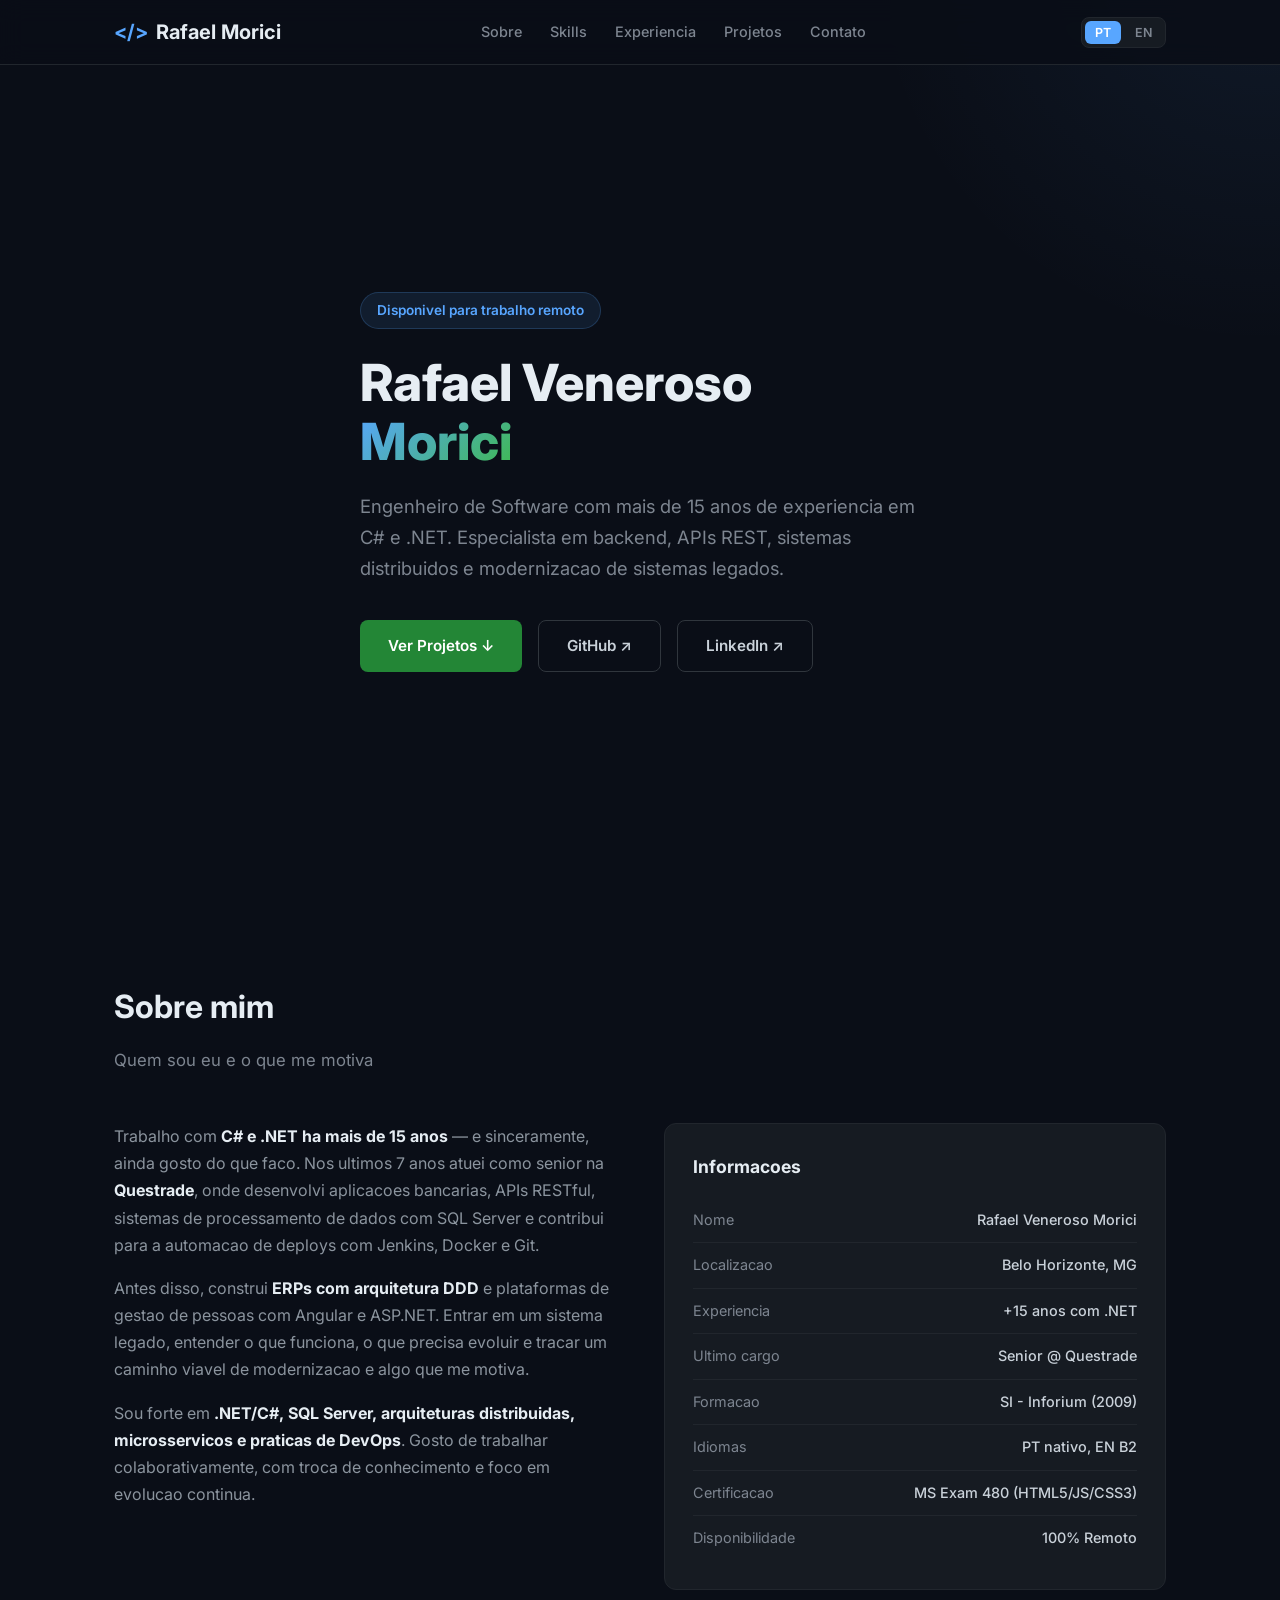
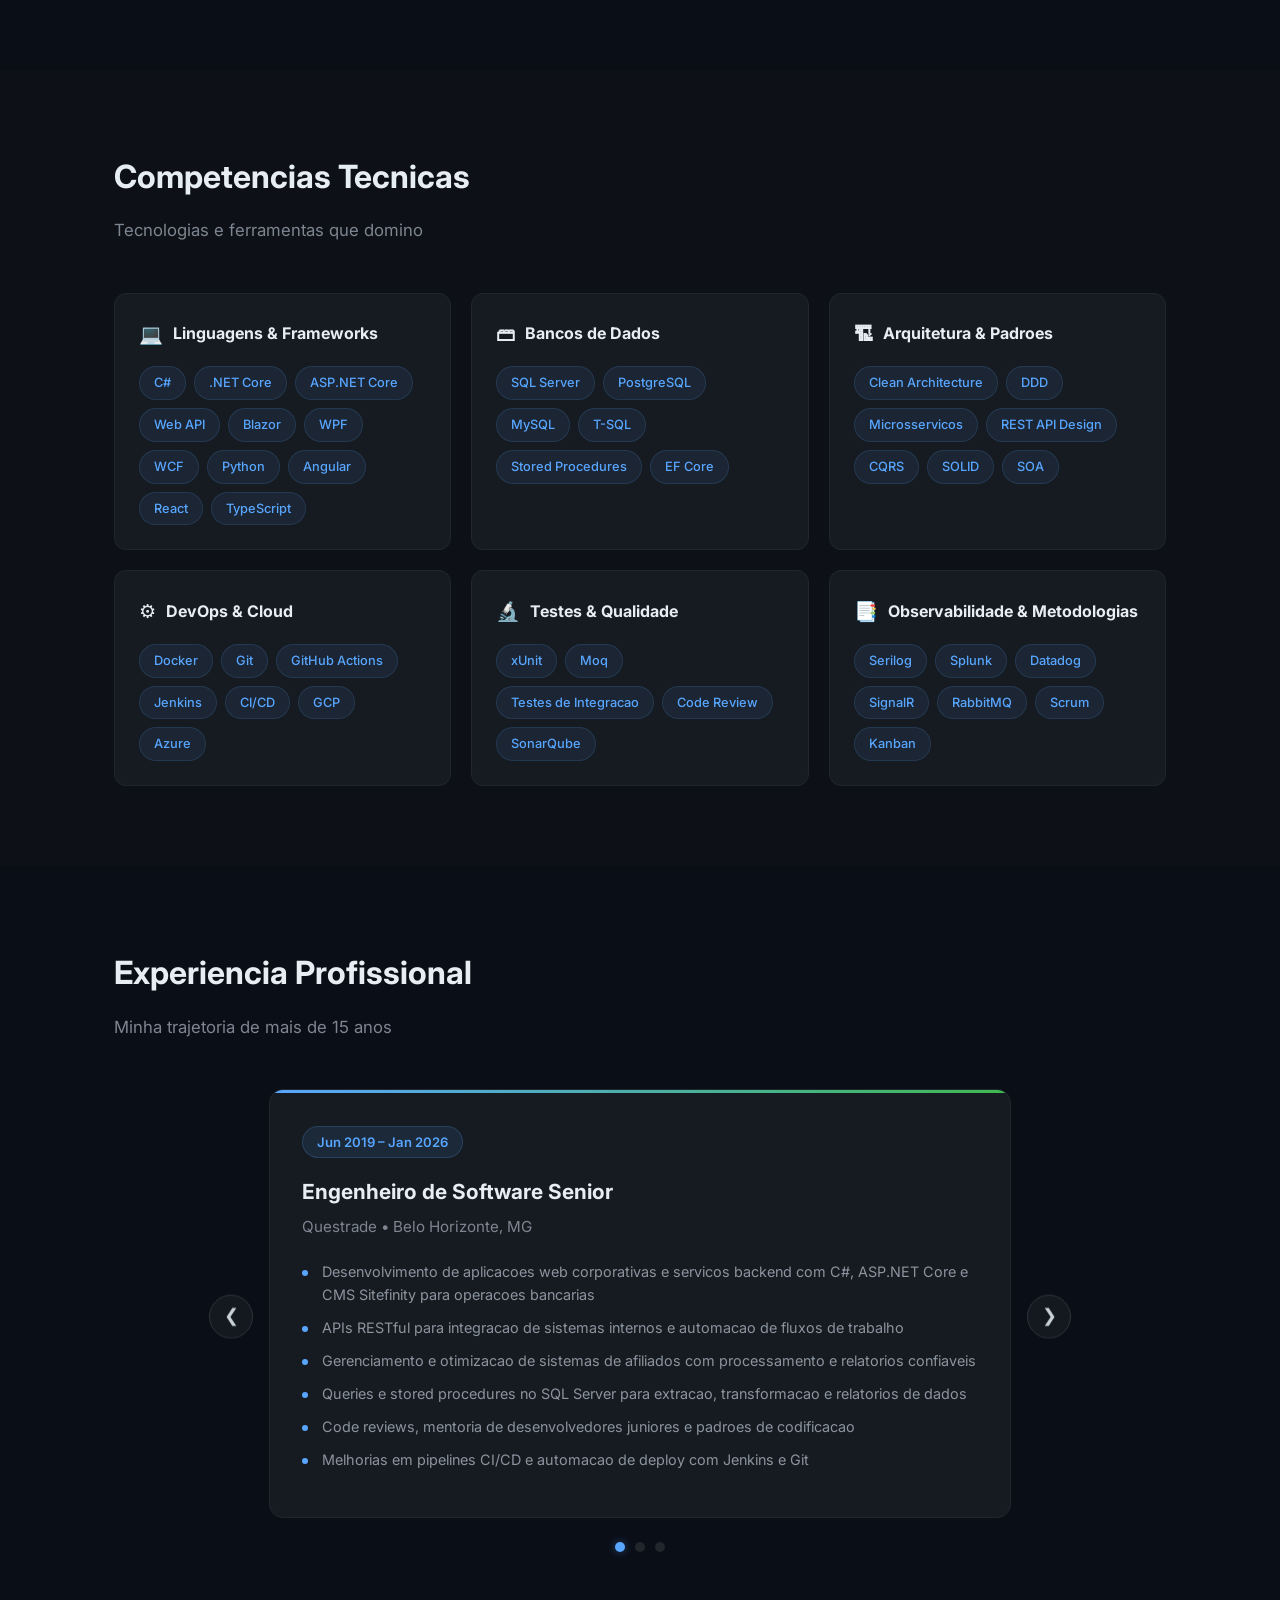
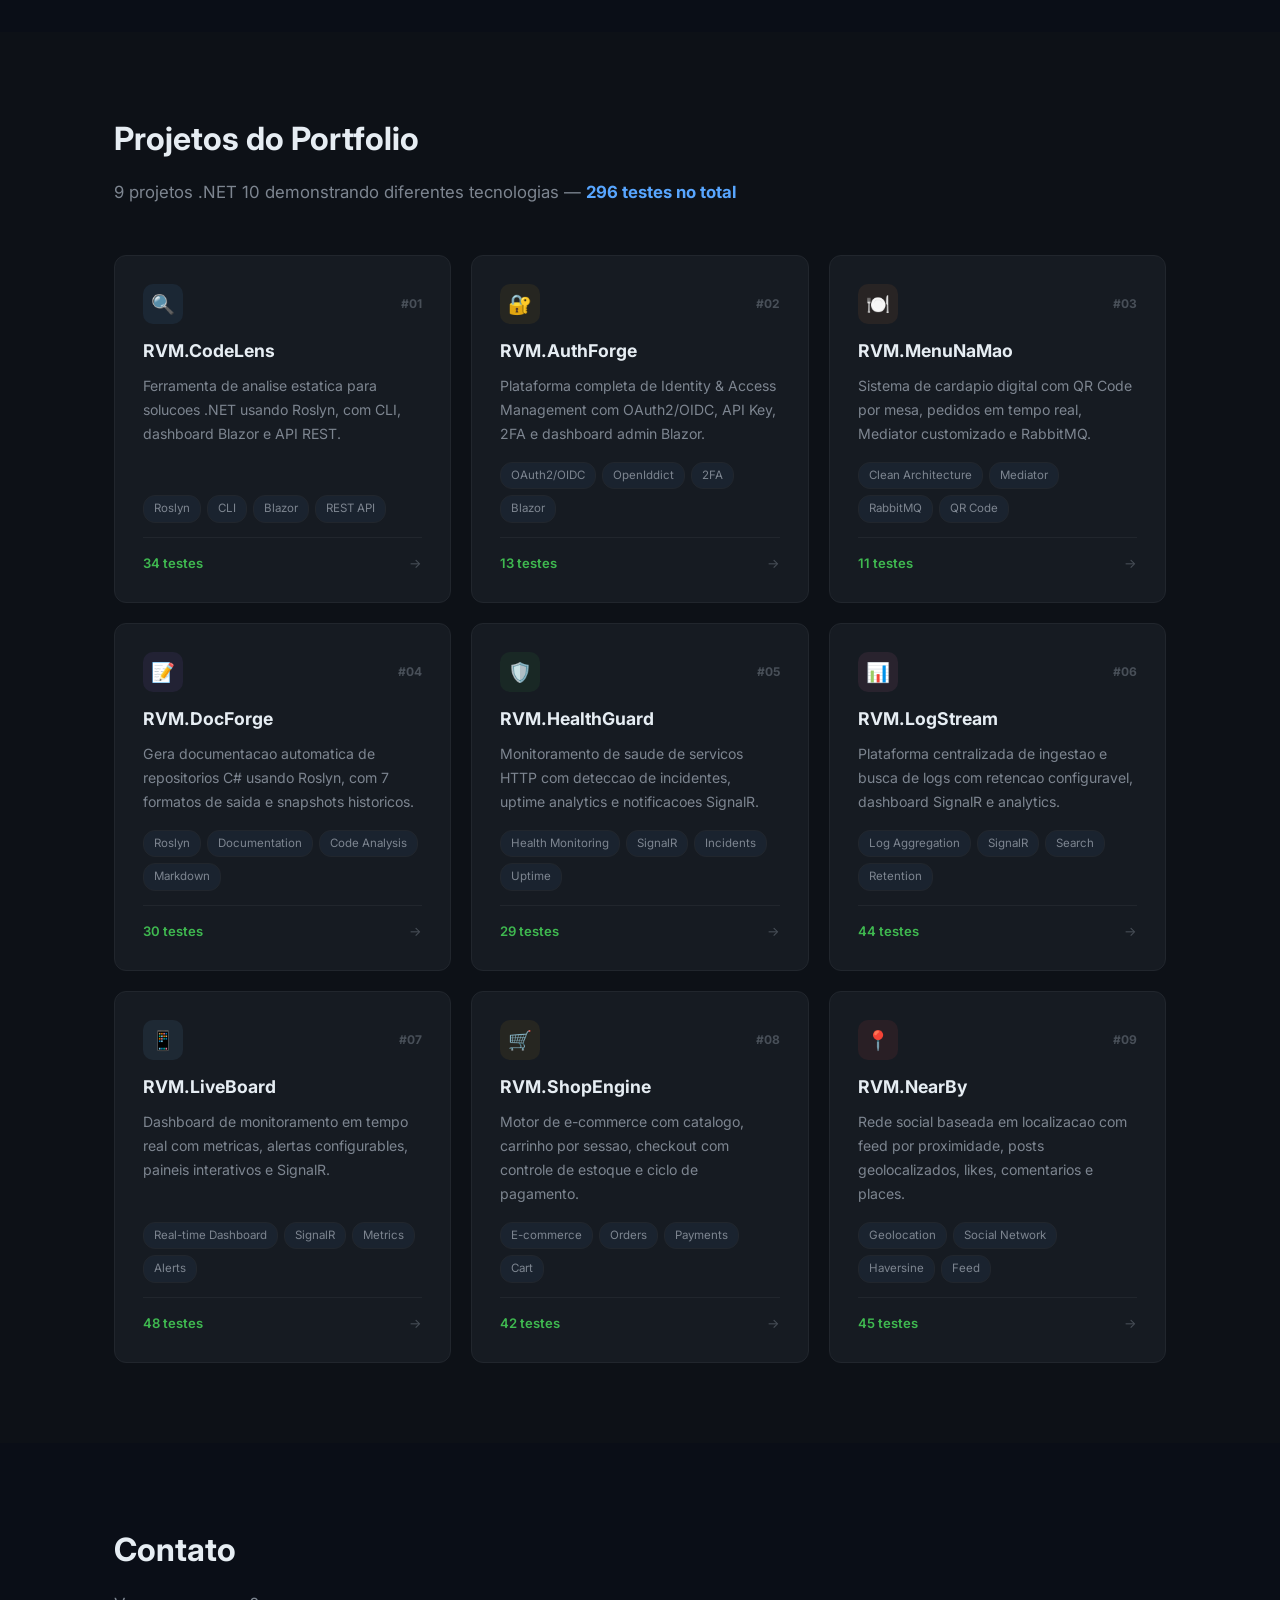
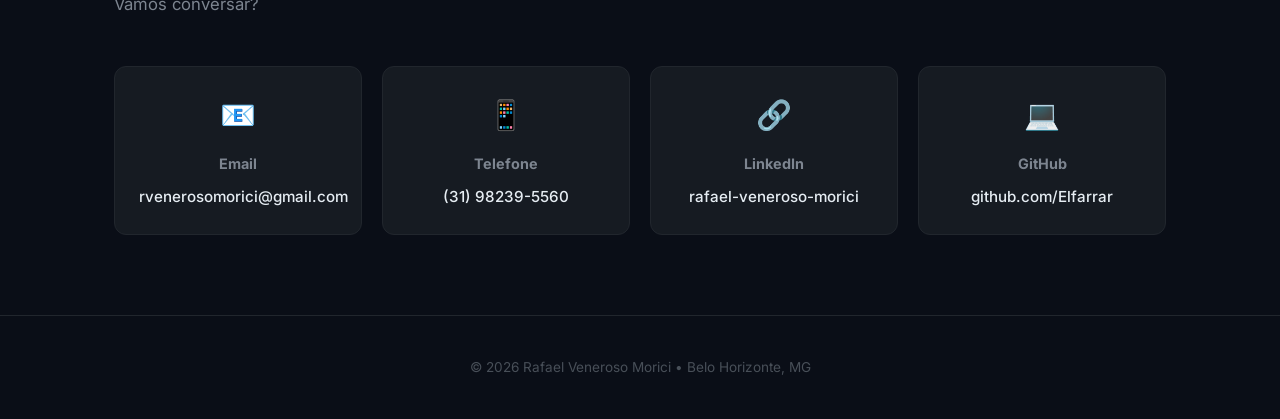
==== index.html @ 220ac89f "feat: portfolio site with bilingual support (PT-BR / EN) Static portfolio site showcasing 9 .NET 10 " ====
<!DOCTYPE html>
<html lang="pt-BR">
<head>
  <meta charset="UTF-8">
  <meta name="viewport" content="width=device-width, initial-scale=1.0">
  <title>Rafael Veneroso Morici | Engenheiro de Software</title>
  <meta name="description" content="Portfolio de Rafael Veneroso Morici - Engenheiro de Software Senior especialista em .NET & C#">
  <link rel="preconnect" href="https://fonts.googleapis.com">
  <link href="https://fonts.googleapis.com/css2?family=Inter:wght@400;500;600;700;800&display=swap" rel="stylesheet">
  <link rel="stylesheet" href="css/style.css">
</head>
<body>

  <!-- Navbar -->
  <nav class="navbar">
    <div class="container">
      <a href="#" class="navbar-brand"><span>&lt;/&gt;</span> Rafael Morici</a>
      <div class="navbar-links">
        <a href="#about" data-i18n="nav.about">Sobre</a>
        <a href="#skills" data-i18n="nav.skills">Skills</a>
        <a href="#experience" data-i18n="nav.experience">Experiencia</a>
        <a href="#projects" data-i18n="nav.projects">Projetos</a>
        <a href="#contact" data-i18n="nav.contact">Contato</a>
      </div>
      <div class="lang-switch">
        <button class="lang-btn" data-lang="pt">PT</button>
        <button class="lang-btn" data-lang="en">EN</button>
      </div>
      <button class="hamburger" aria-label="Menu">&#9776;</button>
    </div>
  </nav>

  <!-- Hero -->
  <section class="hero">
    <div class="container">
      <div class="hero-content">
        <span class="hero-label" data-i18n="hero.label">Disponivel para trabalho remoto</span>
        <h1>Rafael Veneroso<br><span class="gradient-text">Morici</span></h1>
        <p data-i18n="hero.desc">Engenheiro de Software com mais de 15 anos de experiencia em C# e .NET. Especialista em backend, APIs REST, sistemas distribuidos e modernizacao de sistemas legados.</p>
        <div class="hero-buttons">
          <a href="#projects" class="btn btn-primary" data-i18n="hero.btn.projects">Ver Projetos &darr;</a>
          <a href="https://github.com/Elfarrar" target="_blank" class="btn btn-outline">GitHub &nearr;</a>
          <a href="https://linkedin.com/in/rafael-veneroso-morici" target="_blank" class="btn btn-outline">LinkedIn &nearr;</a>
        </div>
      </div>
    </div>
  </section>

  <!-- About -->
  <section id="about" class="section">
    <div class="container">
      <h2 class="section-title" data-i18n="about.title">Sobre mim</h2>
      <p class="section-subtitle" data-i18n="about.subtitle">Quem sou eu e o que me motiva</p>
      <div class="about-grid">
        <div class="about-text">
          <p data-i18n-html="about.p1">Trabalho com <strong>C# e .NET ha mais de 15 anos</strong> &mdash; e sinceramente, ainda gosto do que faco. Nos ultimos 7 anos atuei como senior na <strong>Questrade</strong>, onde desenvolvi aplicacoes bancarias, APIs RESTful, sistemas de processamento de dados com SQL Server e contribui para a automacao de deploys com Jenkins, Docker e Git.</p>
          <p data-i18n-html="about.p2">Antes disso, construi <strong>ERPs com arquitetura DDD</strong> e plataformas de gestao de pessoas com Angular e ASP.NET. Entrar em um sistema legado, entender o que funciona, o que precisa evoluir e tracar um caminho viavel de modernizacao e algo que me motiva.</p>
          <p data-i18n-html="about.p3">Sou forte em <strong>.NET/C#, SQL Server, arquiteturas distribuidas, microsservicos e praticas de DevOps</strong>. Gosto de trabalhar colaborativamente, com troca de conhecimento e foco em evolucao continua.</p>
        </div>
        <div class="info-card">
          <h3 data-i18n="about.info.title">Informacoes</h3>
          <div class="info-item"><span class="label" data-i18n="about.info.name.label">Nome</span><span class="value" data-i18n="about.info.name.value">Rafael Veneroso Morici</span></div>
          <div class="info-item"><span class="label" data-i18n="about.info.location.label">Localizacao</span><span class="value" data-i18n="about.info.location.value">Belo Horizonte, MG</span></div>
          <div class="info-item"><span class="label" data-i18n="about.info.exp.label">Experiencia</span><span class="value" data-i18n="about.info.exp.value">+15 anos com .NET</span></div>
          <div class="info-item"><span class="label" data-i18n="about.info.role.label">Ultimo cargo</span><span class="value" data-i18n="about.info.role.value">Senior @ Questrade</span></div>
          <div class="info-item"><span class="label" data-i18n="about.info.edu.label">Formacao</span><span class="value" data-i18n="about.info.edu.value">SI - Inforium (2009)</span></div>
          <div class="info-item"><span class="label" data-i18n="about.info.lang.label">Idiomas</span><span class="value" data-i18n="about.info.lang.value">PT nativo, EN B2</span></div>
          <div class="info-item"><span class="label" data-i18n="about.info.cert.label">Certificacao</span><span class="value" data-i18n="about.info.cert.value">MS Exam 480 (HTML5/JS/CSS3)</span></div>
          <div class="info-item"><span class="label" data-i18n="about.info.avail.label">Disponibilidade</span><span class="value" data-i18n="about.info.avail.value">100% Remoto</span></div>
        </div>
      </div>
    </div>
  </section>

  <!-- Skills -->
  <section id="skills" class="section" style="background: #0d1117;">
    <div class="container">
      <h2 class="section-title" data-i18n="skills.title">Competencias Tecnicas</h2>
      <p class="section-subtitle" data-i18n="skills.subtitle">Tecnologias e ferramentas que domino</p>
      <div class="skills-grid">
        <div class="skill-category">
          <h3><span class="icon">&#128187;</span> <span data-i18n="skills.cat1">Linguagens & Frameworks</span></h3>
          <div class="skill-tags">
            <span class="skill-tag">C#</span>
            <span class="skill-tag">.NET Core</span>
            <span class="skill-tag">ASP.NET Core</span>
            <span class="skill-tag">Web API</span>
            <span class="skill-tag">Blazor</span>
            <span class="skill-tag">WPF</span>
            <span class="skill-tag">WCF</span>
            <span class="skill-tag">Python</span>
            <span class="skill-tag">Angular</span>
            <span class="skill-tag">React</span>
            <span class="skill-tag">TypeScript</span>
          </div>
        </div>
        <div class="skill-category">
          <h3><span class="icon">&#128451;</span> <span data-i18n="skills.cat2">Bancos de Dados</span></h3>
          <div class="skill-tags">
            <span class="skill-tag">SQL Server</span>
            <span class="skill-tag">PostgreSQL</span>
            <span class="skill-tag">MySQL</span>
            <span class="skill-tag">T-SQL</span>
            <span class="skill-tag">Stored Procedures</span>
            <span class="skill-tag">EF Core</span>
          </div>
        </div>
        <div class="skill-category">
          <h3><span class="icon">&#127959;</span> <span data-i18n="skills.cat3">Arquitetura & Padroes</span></h3>
          <div class="skill-tags">
            <span class="skill-tag">Clean Architecture</span>
            <span class="skill-tag">DDD</span>
            <span class="skill-tag">Microsservicos</span>
            <span class="skill-tag">REST API Design</span>
            <span class="skill-tag">CQRS</span>
            <span class="skill-tag">SOLID</span>
            <span class="skill-tag">SOA</span>
          </div>
        </div>
        <div class="skill-category">
          <h3><span class="icon">&#9881;</span> <span data-i18n="skills.cat4">DevOps & Cloud</span></h3>
          <div class="skill-tags">
            <span class="skill-tag">Docker</span>
            <span class="skill-tag">Git</span>
            <span class="skill-tag">GitHub Actions</span>
            <span class="skill-tag">Jenkins</span>
            <span class="skill-tag">CI/CD</span>
            <span class="skill-tag">GCP</span>
            <span class="skill-tag">Azure</span>
          </div>
        </div>
        <div class="skill-category">
          <h3><span class="icon">&#128300;</span> <span data-i18n="skills.cat5">Testes & Qualidade</span></h3>
          <div class="skill-tags">
            <span class="skill-tag">xUnit</span>
            <span class="skill-tag">Moq</span>
            <span class="skill-tag">Testes de Integracao</span>
            <span class="skill-tag">Code Review</span>
            <span class="skill-tag">SonarQube</span>
          </div>
        </div>
        <div class="skill-category">
          <h3><span class="icon">&#128209;</span> <span data-i18n="skills.cat6">Observabilidade & Metodologias</span></h3>
          <div class="skill-tags">
            <span class="skill-tag">Serilog</span>
            <span class="skill-tag">Splunk</span>
            <span class="skill-tag">Datadog</span>
            <span class="skill-tag">SignalR</span>
            <span class="skill-tag">RabbitMQ</span>
            <span class="skill-tag">Scrum</span>
            <span class="skill-tag">Kanban</span>
          </div>
        </div>
      </div>
    </div>
  </section>

  <!-- Experience -->
  <section id="experience" class="section">
    <div class="container">
      <h2 class="section-title" data-i18n="exp.title">Experiencia Profissional</h2>
      <p class="section-subtitle" data-i18n="exp.subtitle">Minha trajetoria de mais de 15 anos</p>
      <div class="carousel-wrapper">
        <button class="carousel-btn carousel-prev" aria-label="Anterior">&#10094;</button>
        <div class="carousel-viewport">
          <div class="carousel-track">
            <div class="carousel-slide">
              <div class="exp-card">
                <div class="exp-period">Jun 2019 &ndash; Jan 2026</div>
                <h3 class="exp-title" data-i18n="exp.q.title">Engenheiro de Software Senior</h3>
                <div class="exp-company">Questrade &bull; Belo Horizonte, MG</div>
                <ul class="exp-list">
                  <li data-i18n="exp.q.li1">Desenvolvimento de aplicacoes web corporativas e servicos backend com C#, ASP.NET Core e CMS Sitefinity para operacoes bancarias</li>
                  <li data-i18n="exp.q.li2">APIs RESTful para integracao de sistemas internos e automacao de fluxos de trabalho</li>
                  <li data-i18n="exp.q.li3">Gerenciamento e otimizacao de sistemas de afiliados com processamento e relatorios confiaveis</li>
                  <li data-i18n="exp.q.li4">Queries e stored procedures no SQL Server para extracao, transformacao e relatorios de dados</li>
                  <li data-i18n="exp.q.li5">Code reviews, mentoria de desenvolvedores juniores e padroes de codificacao</li>
                  <li data-i18n="exp.q.li6">Melhorias em pipelines CI/CD e automacao de deploy com Jenkins e Git</li>
                </ul>
              </div>
            </div>
            <div class="carousel-slide">
              <div class="exp-card">
                <div class="exp-period">Jul 2018 &ndash; Jun 2019</div>
                <h3 class="exp-title" data-i18n="exp.m.title">Engenheiro de Software</h3>
                <div class="exp-company">Mereo &bull; Belo Horizonte, MG</div>
                <ul class="exp-list">
                  <li data-i18n="exp.m.li1">Plataforma de gestao de pessoas com C#, ASP.NET, Angular 2 e SQL Server</li>
                  <li data-i18n="exp.m.li2">Backend APIs REST com acompanhamento de performance e analytics de RH</li>
                  <li data-i18n="exp.m.li3">Testes unitarios e de integracao para garantir confiabilidade</li>
                  <li data-i18n="exp.m.li4">Equipe agil/Scrum com planejamento de sprints e daily meetings</li>
                </ul>
              </div>
            </div>
            <div class="carousel-slide">
              <div class="exp-card">
                <div class="exp-period">Jan 2017 &ndash; Jul 2018</div>
                <h3 class="exp-title" data-i18n="exp.e.title">Engenheiro de Software Pleno</h3>
                <div class="exp-company">EMC &bull; Belo Horizonte, MG</div>
                <ul class="exp-list">
                  <li data-i18n="exp.e.li1">Sistema ERP corporativo completo com C#, WPF (desktop) e ASP.NET Web Forms + WCF</li>
                  <li data-i18n="exp.e.li2">Domain-Driven Design (DDD) para modelar dominios de negocio complexos</li>
                  <li data-i18n="exp.e.li3">Pipelines de validacao e processamento de dados entre modulos</li>
                  <li data-i18n="exp.e.li4">Scripts SQL customizados para transformacao e ingestao de dados de multiplas fontes</li>
                </ul>
              </div>
            </div>
          </div>
        </div>
        <button class="carousel-btn carousel-next" aria-label="Proximo">&#10095;</button>
        <div class="carousel-dots" id="carousel-dots"></div>
      </div>
    </div>
  </section>

  <!-- Projects -->
  <section id="projects" class="section" style="background: #0d1117;">
    <div class="container">
      <h2 class="section-title" data-i18n="projects.title">Projetos do Portfolio</h2>
      <p class="section-subtitle">
        <span data-i18n="projects.subtitle">9 projetos .NET 10 demonstrando diferentes tecnologias</span> &mdash;
        <strong class="accent" data-i18n="projects.tests.total">296 testes no total</strong>
      </p>
      <div class="projects-grid" id="projects-grid"></div>
    </div>
  </section>

  <!-- Contact -->
  <section id="contact" class="section">
    <div class="container">
      <h2 class="section-title" data-i18n="contact.title">Contato</h2>
      <p class="section-subtitle" data-i18n="contact.subtitle">Vamos conversar?</p>
      <div class="contact-grid">
        <div class="contact-card">
          <div class="contact-icon">&#128231;</div>
          <h3>Email</h3>
          <a href="mailto:rvenerosomorici@gmail.com" class="contact-value">rvenerosomorici@gmail.com</a>
        </div>
        <div class="contact-card">
          <div class="contact-icon">&#128241;</div>
          <h3 data-i18n="contact.phone">Telefone</h3>
          <span class="contact-value">(31) 98239-5560</span>
        </div>
        <div class="contact-card">
          <div class="contact-icon">&#128279;</div>
          <h3>LinkedIn</h3>
          <a href="https://linkedin.com/in/rafael-veneroso-morici" target="_blank" class="contact-value">rafael-veneroso-morici</a>
        </div>
        <div class="contact-card">
          <div class="contact-icon">&#128187;</div>
          <h3>GitHub</h3>
          <a href="https://github.com/Elfarrar" target="_blank" class="contact-value">github.com/Elfarrar</a>
        </div>
      </div>
    </div>
  </section>

  <!-- Footer -->
  <footer class="footer">
    <div class="container">
      &copy; 2026 Rafael Veneroso Morici &bull; Belo Horizonte, MG
    </div>
  </footer>

  <script src="js/projects.js"></script>
  <script src="js/i18n.js"></script>
  <script src="js/main.js"></script>
  <script>
    // Render project cards
    function renderProjectCards() {
      const grid = document.getElementById('projects-grid');
      grid.innerHTML = '';
      Object.entries(PROJECTS).forEach(([key, p]) => {
        const card = document.createElement('a');
        card.href = `project.html?id=${key}`;
        card.className = 'project-card';
        card.style.setProperty('--card-color', p.color);
        card.innerHTML = `
          <div class="card-header">
            <div class="card-icon" style="background:${p.color}15;color:${p.color}">${p.icon}</div>
            <span class="card-number">${p.number}</span>
          </div>
          <h3>${p.name}</h3>
          <p>${projectField(p, 'tagline')}</p>
          <div class="card-tags">
            ${p.tags.slice(0, 4).map(t => `<span class="card-tag">${t}</span>`).join('')}
          </div>
          <div class="card-footer">
            <span class="tests">${p.tests} ${t('projects.tests')}</span>
            <span class="arrow">&rarr;</span>
          </div>
        `;
        grid.appendChild(card);
      });
    }

    renderProjectCards();
    document.addEventListener('langchange', renderProjectCards);
  </script>

</body>
</html>
---- css/style.css ----
/* ===== Reset & Base ===== */
*, *::before, *::after { box-sizing: border-box; margin: 0; padding: 0; }
html { scroll-behavior: smooth; font-size: 16px; }
body {
  font-family: 'Inter', 'Segoe UI', system-ui, -apple-system, sans-serif;
  background: #0a0e17;
  color: #c9d1d9;
  line-height: 1.7;
  overflow-x: hidden;
}
a { color: #58a6ff; text-decoration: none; transition: color .2s; }
a:hover { color: #79c0ff; }
img { max-width: 100%; display: block; }
ul { list-style: none; }

/* ===== Utilities ===== */
.container { max-width: 1100px; margin: 0 auto; padding: 0 24px; }
.section { padding: 80px 0; }
.section-title {
  font-size: 2rem;
  font-weight: 700;
  color: #e6edf3;
  margin-bottom: 12px;
}
.section-subtitle {
  color: #7d8590;
  font-size: 1.05rem;
  margin-bottom: 48px;
}
.accent { color: #58a6ff; }
.gradient-text {
  background: linear-gradient(135deg, #58a6ff 0%, #3fb950 100%);
  -webkit-background-clip: text;
  -webkit-text-fill-color: transparent;
  background-clip: text;
}

/* ===== Navbar ===== */
.navbar {
  position: fixed; top: 0; left: 0; right: 0;
  z-index: 100;
  background: rgba(10, 14, 23, .85);
  backdrop-filter: blur(12px);
  border-bottom: 1px solid #21262d;
  padding: 0 24px;
  transition: background .3s;
}
.navbar .container {
  display: flex; align-items: center; justify-content: space-between;
  height: 64px;
}
.navbar-brand {
  font-size: 1.25rem; font-weight: 700; color: #e6edf3;
  display: flex; align-items: center; gap: 8px;
}
.navbar-brand span { color: #58a6ff; }
.navbar-links { display: flex; gap: 28px; }
.navbar-links a {
  color: #7d8590; font-size: .9rem; font-weight: 500;
  transition: color .2s;
}
.navbar-links a:hover { color: #e6edf3; }
.hamburger {
  display: none; background: none; border: none; color: #c9d1d9;
  font-size: 1.5rem; cursor: pointer;
}

/* ===== Language Switcher ===== */
.lang-switch {
  display: flex;
  gap: 4px;
  background: #161b22;
  border: 1px solid #21262d;
  border-radius: 8px;
  padding: 3px;
  margin-left: 16px;
}
.lang-btn {
  background: transparent;
  border: none;
  color: #7d8590;
  font-size: .78rem;
  font-weight: 600;
  padding: 4px 10px;
  border-radius: 6px;
  cursor: pointer;
  font-family: inherit;
  transition: all .2s;
}
.lang-btn:hover { color: #c9d1d9; }
.lang-btn.active {
  background: #58a6ff;
  color: #fff;
}

/* ===== Hero ===== */
.hero {
  min-height: 100vh;
  display: flex; align-items: center;
  padding-top: 64px;
  position: relative;
  overflow: hidden;
}
.hero::before {
  content: '';
  position: absolute; top: -50%; right: -30%;
  width: 800px; height: 800px;
  background: radial-gradient(circle, rgba(88,166,255,.08) 0%, transparent 70%);
  pointer-events: none;
}
.hero-content { max-width: 680px; }
.hero-label {
  display: inline-block;
  background: rgba(88,166,255,.1);
  color: #58a6ff;
  padding: 6px 16px;
  border-radius: 20px;
  font-size: .85rem;
  font-weight: 600;
  margin-bottom: 24px;
  border: 1px solid rgba(88,166,255,.2);
}
.hero h1 {
  font-size: 3.2rem;
  font-weight: 800;
  color: #e6edf3;
  line-height: 1.15;
  margin-bottom: 20px;
}
.hero p {
  font-size: 1.15rem;
  color: #7d8590;
  margin-bottom: 36px;
  max-width: 560px;
}
.hero-buttons { display: flex; gap: 16px; flex-wrap: wrap; }
.btn {
  display: inline-flex; align-items: center; gap: 8px;
  padding: 12px 28px;
  border-radius: 8px;
  font-size: .95rem;
  font-weight: 600;
  cursor: pointer;
  border: none;
  transition: all .2s;
}
.btn-primary {
  background: #238636;
  color: #fff;
}
.btn-primary:hover { background: #2ea043; color: #fff; }
.btn-outline {
  background: transparent;
  color: #c9d1d9;
  border: 1px solid #30363d;
}
.btn-outline:hover { border-color: #58a6ff; color: #58a6ff; }

/* ===== About ===== */
.about-grid {
  display: grid;
  grid-template-columns: 1fr 1fr;
  gap: 48px;
  align-items: start;
}
.about-text p { margin-bottom: 16px; color: #8b949e; }
.about-text p strong { color: #e6edf3; }
.info-card {
  background: #161b22;
  border: 1px solid #21262d;
  border-radius: 12px;
  padding: 28px;
}
.info-card h3 { color: #e6edf3; font-size: 1.1rem; margin-bottom: 16px; }
.info-item {
  display: flex; justify-content: space-between;
  padding: 10px 0;
  border-bottom: 1px solid #21262d;
  font-size: .9rem;
}
.info-item:last-child { border-bottom: none; }
.info-item .label { color: #7d8590; }
.info-item .value { color: #c9d1d9; font-weight: 500; }

/* ===== Skills ===== */
.skills-grid {
  display: grid;
  grid-template-columns: repeat(auto-fit, minmax(300px, 1fr));
  gap: 20px;
}
.skill-category {
  background: #161b22;
  border: 1px solid #21262d;
  border-radius: 12px;
  padding: 24px;
  transition: border-color .2s;
}
.skill-category:hover { border-color: #30363d; }
.skill-category h3 {
  color: #e6edf3; font-size: 1rem;
  margin-bottom: 16px;
  display: flex; align-items: center; gap: 10px;
}
.skill-category h3 .icon { font-size: 1.2rem; }
.skill-tags { display: flex; flex-wrap: wrap; gap: 8px; }
.skill-tag {
  background: rgba(88,166,255,.08);
  color: #58a6ff;
  padding: 5px 14px;
  border-radius: 20px;
  font-size: .8rem;
  font-weight: 500;
  border: 1px solid rgba(88,166,255,.15);
}

/* ===== Experience Carousel ===== */
.carousel-wrapper {
  position: relative;
  max-width: 750px;
  margin: 0 auto;
}
.carousel-viewport {
  overflow: hidden;
  border-radius: 14px;
}
.carousel-track {
  display: flex;
  transition: transform .45s cubic-bezier(.4, 0, .2, 1);
}
.carousel-slide {
  min-width: 100%;
  padding: 0 4px;
}
.exp-card {
  background: #161b22;
  border: 1px solid #21262d;
  border-radius: 14px;
  padding: 36px 32px;
  min-height: 320px;
  position: relative;
  overflow: hidden;
}
.exp-card::before {
  content: '';
  position: absolute; top: 0; left: 0; right: 0;
  height: 3px;
  background: linear-gradient(90deg, #58a6ff, #3fb950);
}
.exp-period {
  display: inline-block;
  background: rgba(88,166,255,.1);
  color: #58a6ff;
  padding: 4px 14px;
  border-radius: 16px;
  font-size: .82rem;
  font-weight: 600;
  margin-bottom: 16px;
  border: 1px solid rgba(88,166,255,.2);
}
.exp-title { color: #e6edf3; font-size: 1.3rem; margin-bottom: 4px; }
.exp-company { color: #7d8590; font-size: .95rem; margin-bottom: 20px; }
.exp-list { padding-left: 0; }
.exp-list li {
  color: #8b949e; font-size: .9rem; margin-bottom: 10px;
  padding-left: 20px; position: relative; line-height: 1.6;
}
.exp-list li::before {
  content: '';
  position: absolute; left: 0; top: 10px;
  width: 6px; height: 6px;
  border-radius: 50%;
  background: #58a6ff;
}
.carousel-btn {
  position: absolute;
  top: 50%;
  transform: translateY(-60%);
  width: 44px; height: 44px;
  border-radius: 50%;
  border: 1px solid #30363d;
  background: rgba(22, 27, 34, .9);
  color: #c9d1d9;
  font-size: 1.1rem;
  cursor: pointer;
  z-index: 2;
  display: flex; align-items: center; justify-content: center;
  transition: all .2s;
  backdrop-filter: blur(8px);
}
.carousel-btn:hover {
  border-color: #58a6ff;
  color: #58a6ff;
  background: rgba(22, 27, 34, 1);
}
.carousel-prev { left: -56px; }
.carousel-next { right: -56px; }
.carousel-dots {
  display: flex;
  justify-content: center;
  gap: 10px;
  margin-top: 24px;
}
.carousel-dot {
  width: 10px; height: 10px;
  border-radius: 50%;
  background: #21262d;
  border: none;
  cursor: pointer;
  transition: all .25s;
  padding: 0;
}
.carousel-dot.active {
  background: #58a6ff;
  box-shadow: 0 0 8px rgba(88,166,255,.4);
}
@media (max-width: 900px) {
  .carousel-prev { left: 8px; }
  .carousel-next { right: 8px; }
  .carousel-btn { width: 36px; height: 36px; font-size: .95rem; }
  .exp-card { padding: 28px 20px; }
}

/* ===== Projects ===== */
.projects-grid {
  display: grid;
  grid-template-columns: repeat(auto-fill, minmax(330px, 1fr));
  gap: 20px;
}
.project-card {
  background: #161b22;
  border: 1px solid #21262d;
  border-radius: 12px;
  padding: 28px;
  transition: all .25s;
  cursor: pointer;
  display: flex;
  flex-direction: column;
  position: relative;
  overflow: hidden;
}
.project-card::before {
  content: '';
  position: absolute; top: 0; left: 0; right: 0;
  height: 3px;
  background: linear-gradient(90deg, var(--card-color, #58a6ff), transparent);
  opacity: 0;
  transition: opacity .25s;
}
.project-card:hover {
  border-color: #30363d;
  transform: translateY(-4px);
  box-shadow: 0 8px 32px rgba(0,0,0,.3);
}
.project-card:hover::before { opacity: 1; }
.project-card .card-header {
  display: flex; align-items: center; justify-content: space-between;
  margin-bottom: 12px;
}
.project-card .card-icon {
  width: 40px; height: 40px;
  border-radius: 10px;
  display: flex; align-items: center; justify-content: center;
  font-size: 1.2rem;
  background: rgba(88,166,255,.1);
  color: #58a6ff;
}
.project-card .card-number {
  font-size: .75rem;
  color: #484f58;
  font-weight: 700;
}
.project-card h3 {
  color: #e6edf3;
  font-size: 1.1rem;
  margin-bottom: 8px;
}
.project-card p {
  color: #7d8590;
  font-size: .88rem;
  flex: 1;
  margin-bottom: 16px;
}
.project-card .card-tags {
  display: flex; flex-wrap: wrap; gap: 6px;
  margin-bottom: 14px;
}
.project-card .card-tag {
  font-size: .72rem;
  padding: 3px 10px;
  border-radius: 12px;
  background: rgba(88,166,255,.06);
  color: #7d8590;
  border: 1px solid #21262d;
}
.project-card .card-footer {
  display: flex; align-items: center; justify-content: space-between;
  padding-top: 14px;
  border-top: 1px solid #21262d;
  font-size: .82rem;
}
.project-card .tests {
  color: #3fb950;
  font-weight: 600;
}
.project-card .arrow { color: #484f58; transition: color .2s; }
.project-card:hover .arrow { color: #58a6ff; }

/* ===== Contact ===== */
.contact-grid {
  display: grid;
  grid-template-columns: repeat(auto-fit, minmax(240px, 1fr));
  gap: 20px;
}
.contact-card {
  background: #161b22;
  border: 1px solid #21262d;
  border-radius: 12px;
  padding: 24px;
  text-align: center;
  transition: border-color .2s;
}
.contact-card:hover { border-color: #30363d; }
.contact-card .contact-icon {
  font-size: 1.8rem;
  margin-bottom: 12px;
}
.contact-card h3 { font-size: .9rem; color: #7d8590; margin-bottom: 6px; }
.contact-card .contact-value { color: #e6edf3; font-weight: 500; font-size: .95rem; }

/* ===== Footer ===== */
.footer {
  text-align: center;
  padding: 40px 24px;
  border-top: 1px solid #21262d;
  color: #484f58;
  font-size: .85rem;
}

/* ===== Project Detail Page ===== */
.project-hero {
  padding-top: 120px;
  padding-bottom: 40px;
}
.breadcrumb {
  font-size: .85rem;
  margin-bottom: 24px;
}
.breadcrumb a { color: #7d8590; }
.breadcrumb a:hover { color: #58a6ff; }
.breadcrumb .sep { color: #484f58; margin: 0 8px; }
.project-hero h1 {
  font-size: 2.5rem;
  font-weight: 800;
  color: #e6edf3;
  margin-bottom: 12px;
}
.project-hero .tagline {
  font-size: 1.15rem;
  color: #7d8590;
  margin-bottom: 24px;
  max-width: 700px;
}
.project-meta {
  display: flex; gap: 24px; flex-wrap: wrap;
  margin-bottom: 28px;
}
.meta-badge {
  display: flex; align-items: center; gap: 6px;
  background: #161b22;
  border: 1px solid #21262d;
  padding: 8px 16px;
  border-radius: 8px;
  font-size: .85rem;
  color: #c9d1d9;
}
.meta-badge .meta-icon { font-size: 1rem; }
.meta-badge .meta-label { color: #7d8590; }

.project-body {
  display: grid;
  grid-template-columns: 1fr 320px;
  gap: 40px;
  padding-bottom: 80px;
}
.project-main h2 {
  font-size: 1.4rem; color: #e6edf3; margin-bottom: 16px;
  margin-top: 40px;
  padding-bottom: 8px;
  border-bottom: 1px solid #21262d;
}
.project-main h2:first-child { margin-top: 0; }
.project-main p { color: #8b949e; margin-bottom: 12px; }
.project-main ul { padding-left: 0; margin-bottom: 16px; }
.project-main li {
  color: #8b949e; font-size: .92rem; margin-bottom: 8px;
  padding-left: 20px; position: relative;
}
.project-main li::before {
  content: '';
  position: absolute; left: 0; top: 10px;
  width: 6px; height: 6px;
  border-radius: 50%;
  background: #58a6ff;
}

.project-sidebar .sidebar-card {
  background: #161b22;
  border: 1px solid #21262d;
  border-radius: 12px;
  padding: 24px;
  margin-bottom: 20px;
}
.sidebar-card h3 {
  font-size: .95rem; color: #e6edf3;
  margin-bottom: 16px;
  display: flex; align-items: center; gap: 8px;
}
.tech-list { display: flex; flex-wrap: wrap; gap: 8px; }
.tech-item {
  background: rgba(88,166,255,.06);
  color: #58a6ff;
  padding: 5px 12px;
  border-radius: 16px;
  font-size: .78rem;
  font-weight: 500;
  border: 1px solid rgba(88,166,255,.12);
}
.pattern-list li {
  padding: 8px 0;
  border-bottom: 1px solid #21262d;
  font-size: .88rem;
  color: #8b949e;
}
.pattern-list li:last-child { border-bottom: none; }
.endpoint-table {
  width: 100%;
  border-collapse: collapse;
  margin-bottom: 16px;
}
.endpoint-table th {
  text-align: left;
  padding: 10px 12px;
  background: #161b22;
  color: #7d8590;
  font-size: .8rem;
  font-weight: 600;
  text-transform: uppercase;
  letter-spacing: .5px;
  border-bottom: 1px solid #21262d;
}
.endpoint-table td {
  padding: 10px 12px;
  border-bottom: 1px solid #161b22;
  font-size: .88rem;
  color: #8b949e;
}
.endpoint-table .method {
  font-weight: 700;
  font-size: .75rem;
  padding: 2px 8px;
  border-radius: 4px;
  display: inline-block;
}
.method-get { background: rgba(63,185,80,.12); color: #3fb950; }
.method-post { background: rgba(88,166,255,.12); color: #58a6ff; }
.method-put { background: rgba(210,153,34,.12); color: #d29922; }
.method-delete { background: rgba(248,81,73,.12); color: #f85149; }
.btn-github {
  display: flex; align-items: center; justify-content: center; gap: 8px;
  width: 100%;
  padding: 14px;
  background: #21262d;
  color: #e6edf3;
  border-radius: 8px;
  font-weight: 600;
  font-size: .95rem;
  transition: all .2s;
  border: 1px solid #30363d;
}
.btn-github:hover {
  background: #30363d;
  color: #fff;
}

/* ===== Responsive ===== */
@media (max-width: 900px) {
  .hero h1 { font-size: 2.2rem; }
  .about-grid { grid-template-columns: 1fr; }
  .project-body { grid-template-columns: 1fr; }
  .project-sidebar { order: -1; }
}
@media (max-width: 640px) {
  .navbar-links { display: none; }
  .navbar-links.active {
    display: flex; flex-direction: column;
    position: absolute; top: 64px; left: 0; right: 0;
    background: rgba(10,14,23,.98);
    padding: 20px 24px;
    border-bottom: 1px solid #21262d;
    gap: 16px;
  }
  .hamburger { display: block; }
  .lang-switch { margin-left: auto; margin-right: 12px; }
  .hero h1 { font-size: 1.8rem; }
  .hero-buttons { flex-direction: column; }
  .projects-grid { grid-template-columns: 1fr; }
  .section { padding: 48px 0; }
  .project-hero h1 { font-size: 1.8rem; }
  .project-meta { gap: 10px; }
}
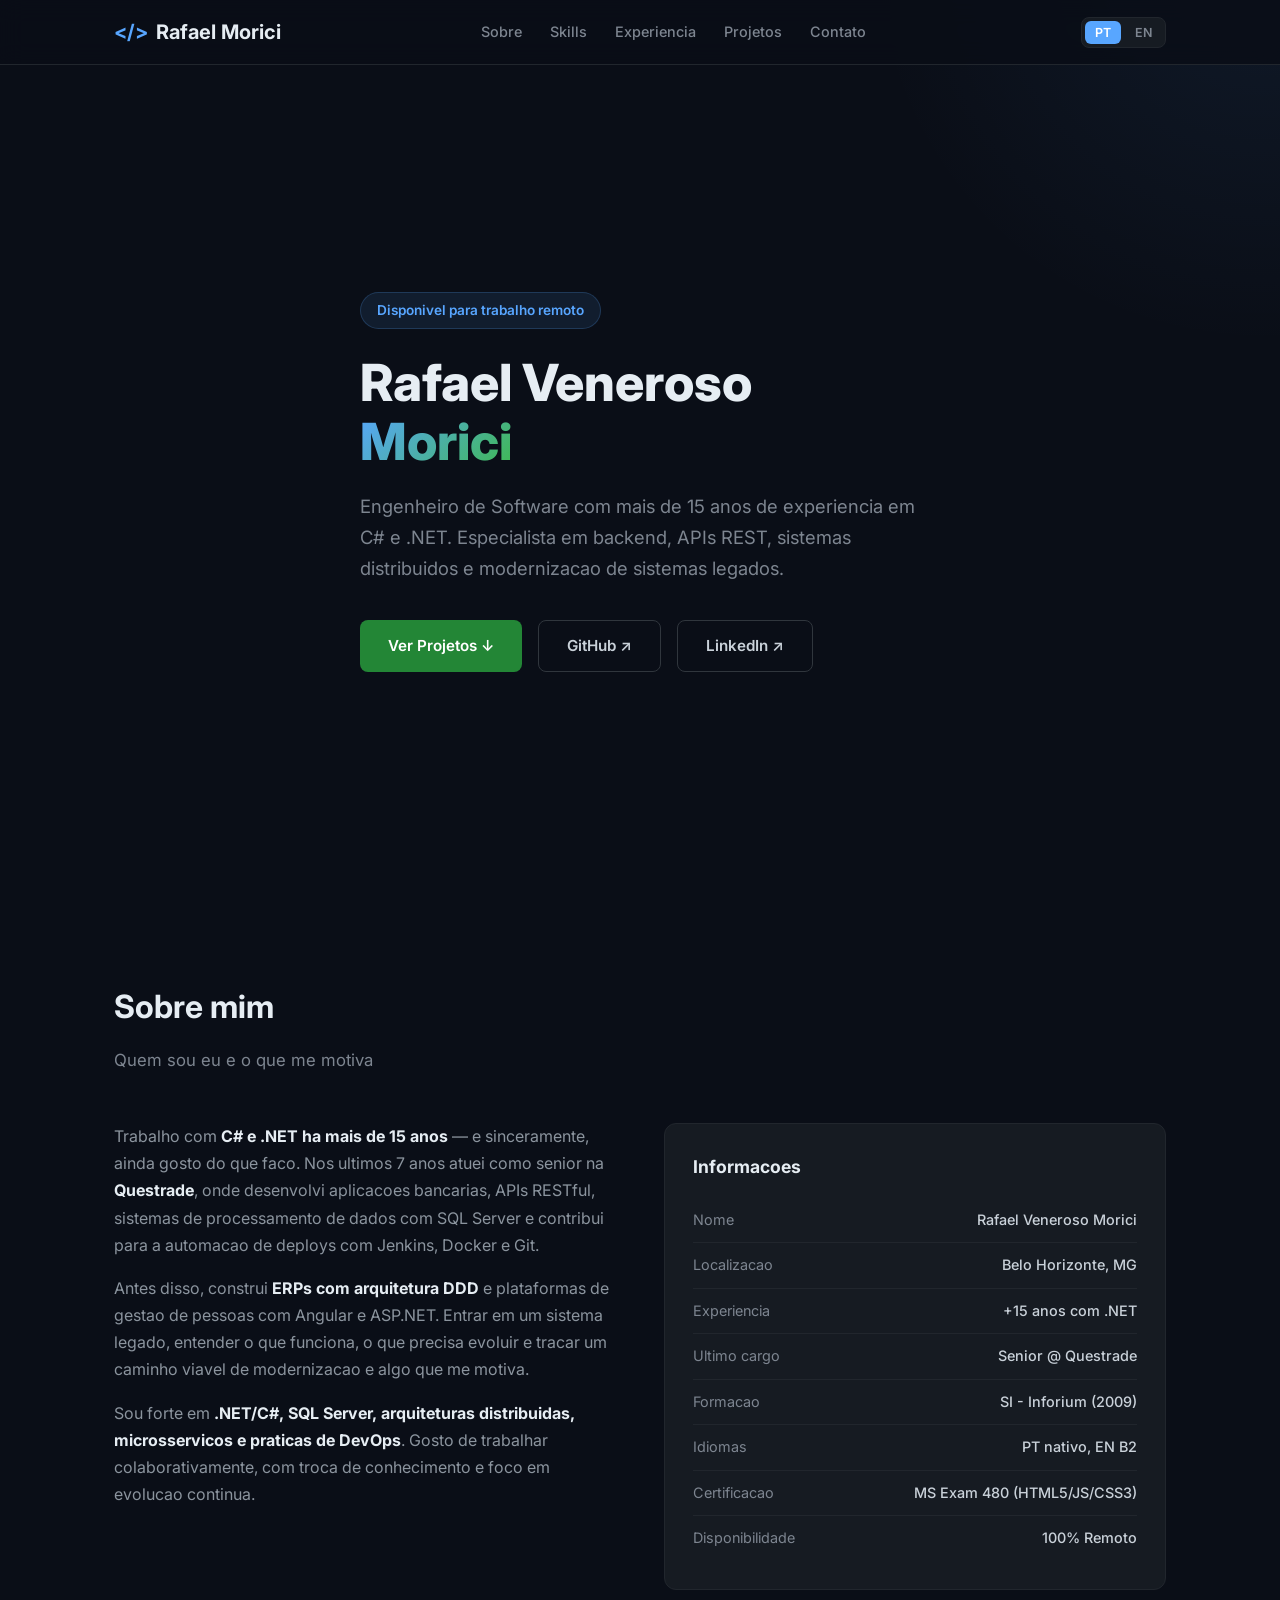
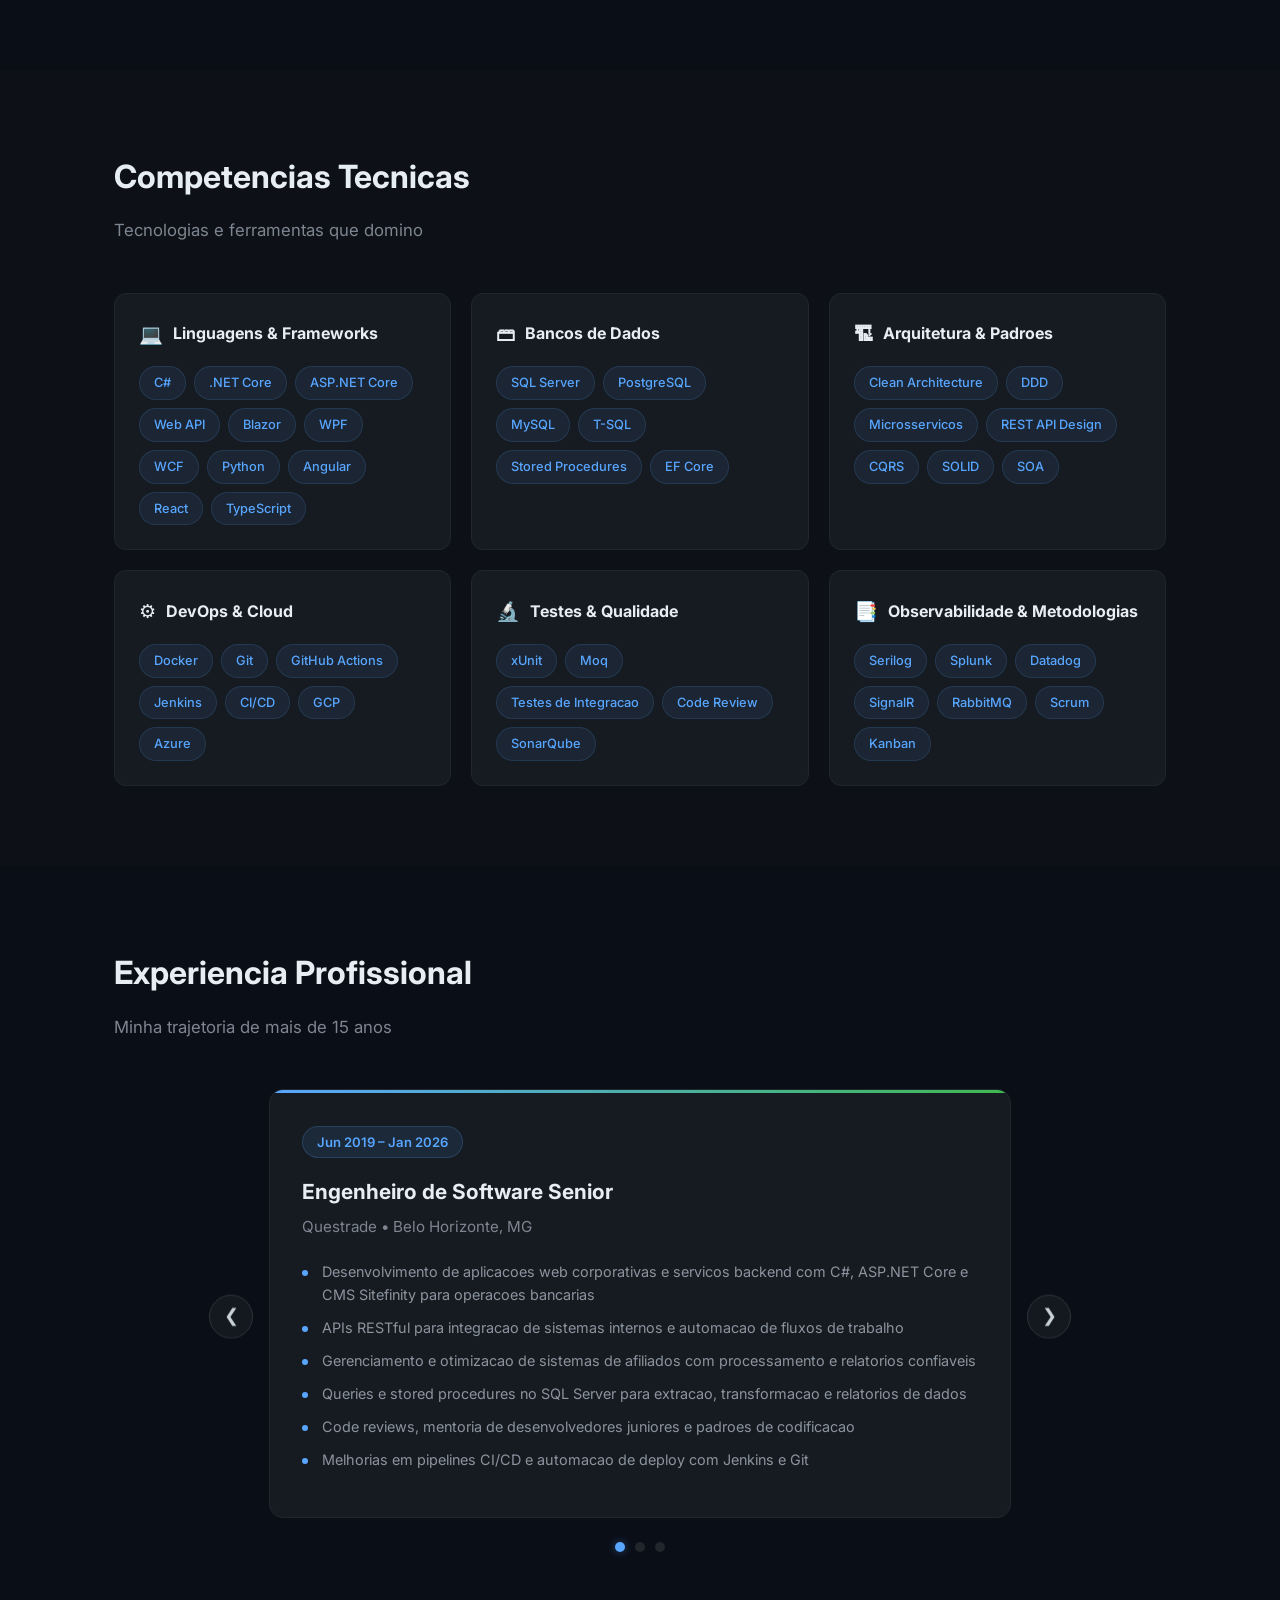
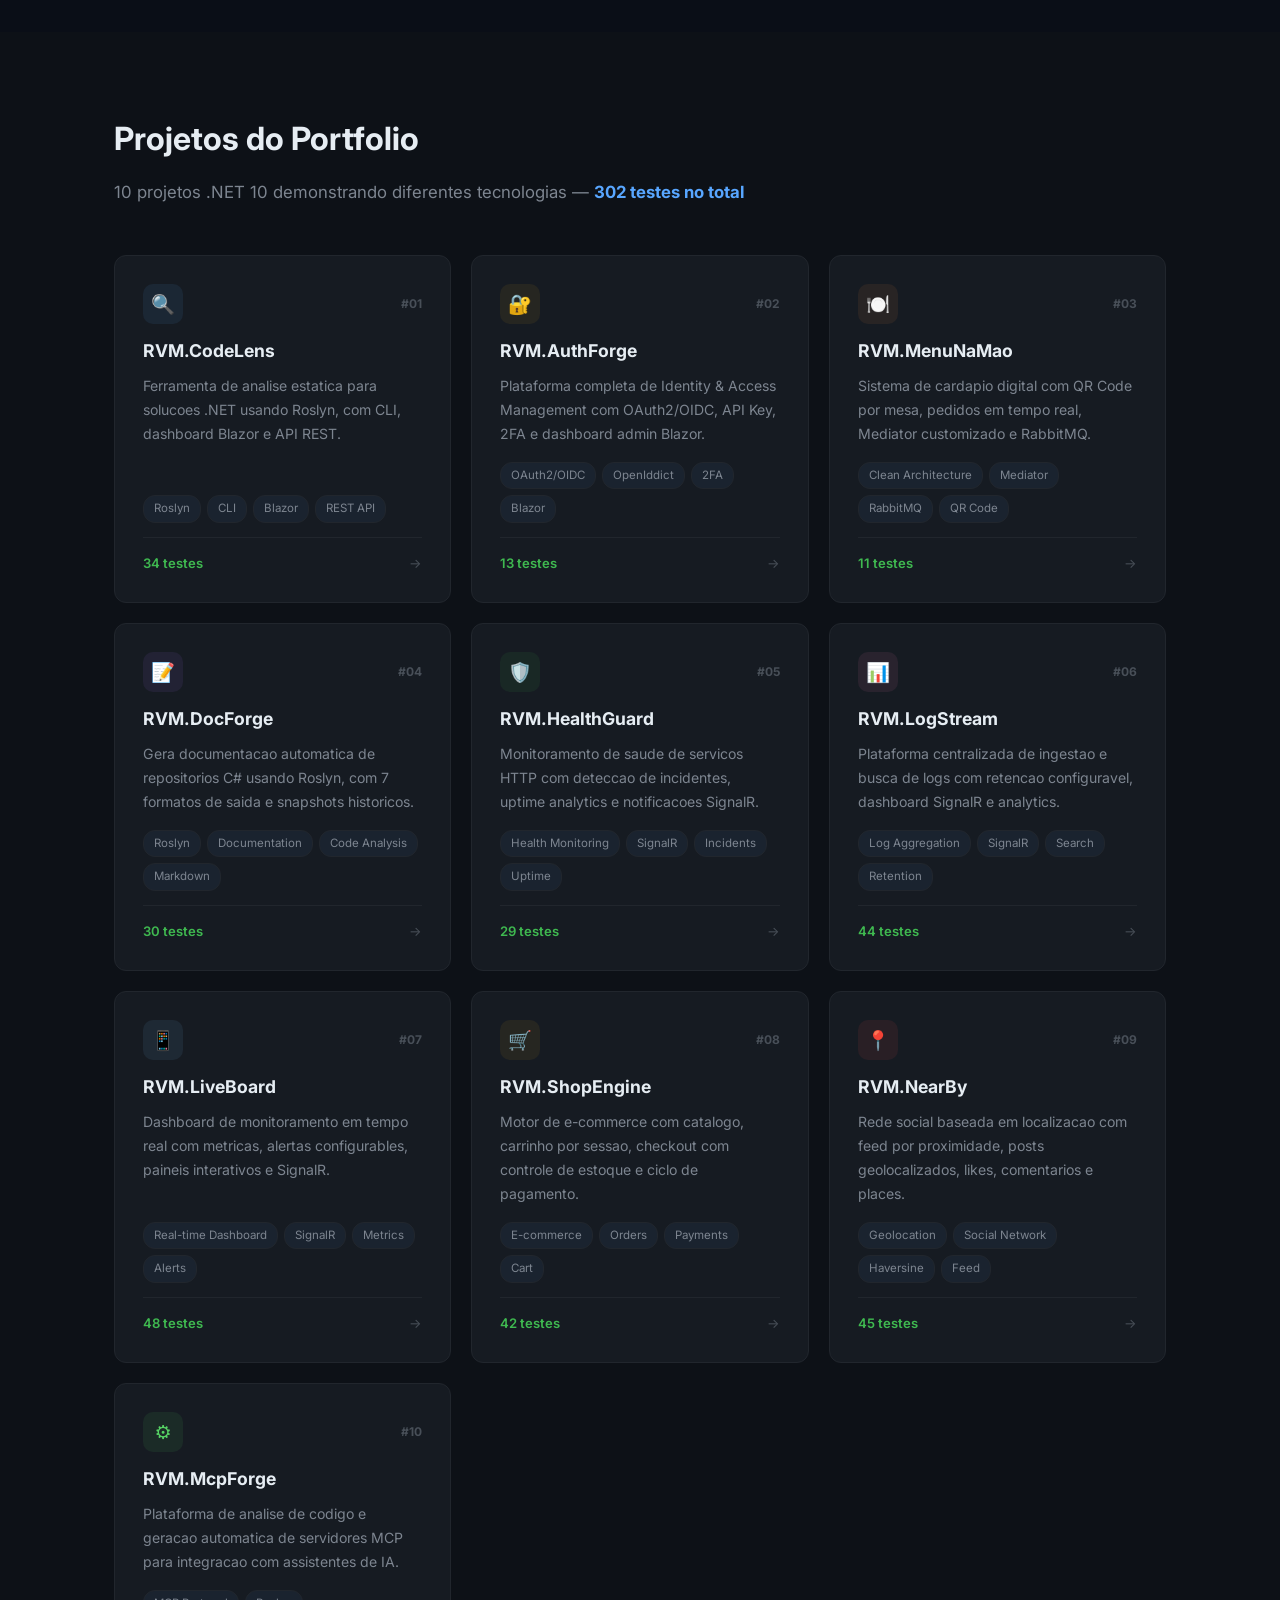
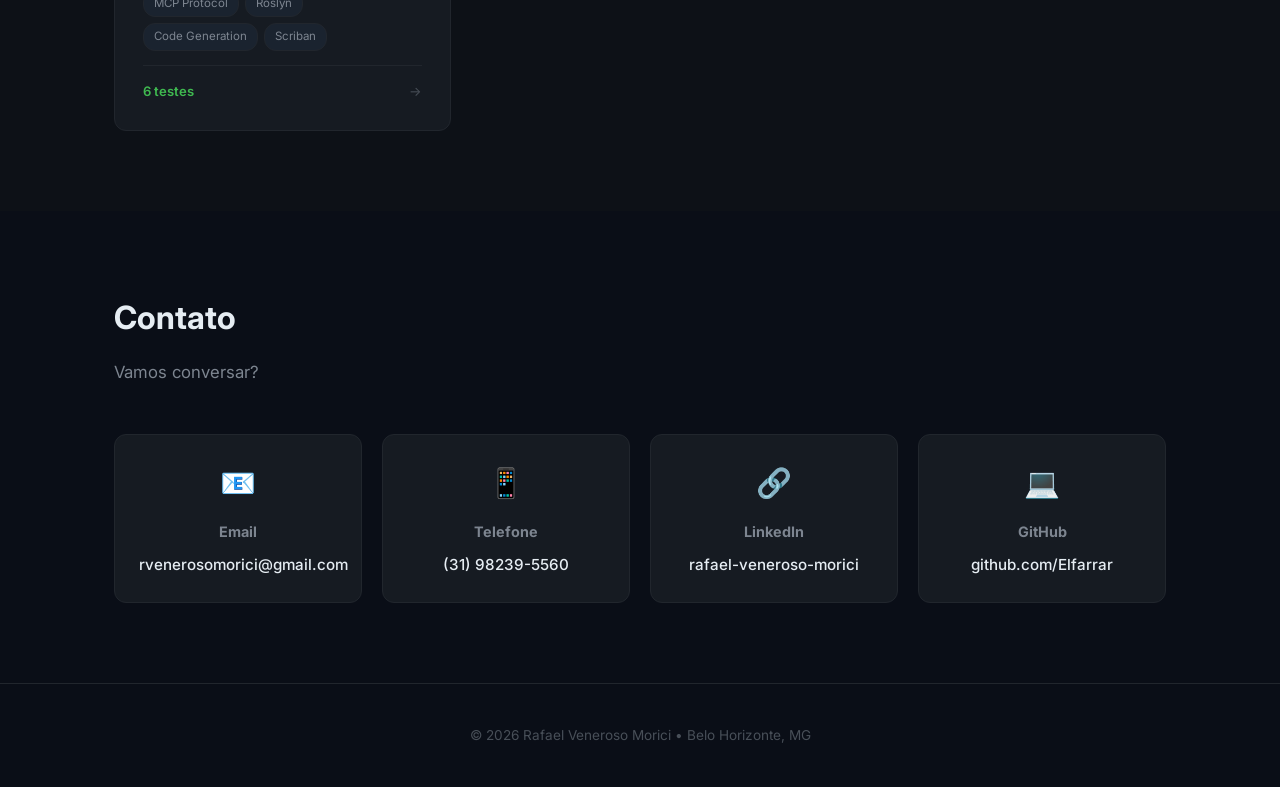
==== commit 544d81a7: "feat: add RVM.McpForge as project #10 MCP server generation platform with Roslyn analysis and databa" ====
--- a/index.html
+++ b/index.html
@@ -218,8 +218,8 @@
     <div class="container">
       <h2 class="section-title" data-i18n="projects.title">Projetos do Portfolio</h2>
       <p class="section-subtitle">
-        <span data-i18n="projects.subtitle">9 projetos .NET 10 demonstrando diferentes tecnologias</span> &mdash;
-        <strong class="accent" data-i18n="projects.tests.total">296 testes no total</strong>
+        <span data-i18n="projects.subtitle">10 projetos .NET 10 demonstrando diferentes tecnologias</span> &mdash;
+        <strong class="accent" data-i18n="projects.tests.total">302 testes no total</strong>
       </p>
       <div class="projects-grid" id="projects-grid"></div>
     </div>
--- a/css/style.css
+++ b/css/style.css
@@ -565,6 +565,25 @@
 .method-post { background: rgba(88,166,255,.12); color: #58a6ff; }
 .method-put { background: rgba(210,153,34,.12); color: #d29922; }
 .method-delete { background: rgba(248,81,73,.12); color: #f85149; }
+.btn-demo {
+  display: flex; align-items: center; justify-content: center; gap: 8px;
+  width: 100%;
+  padding: 14px;
+  background: linear-gradient(135deg, #238636, #2ea043);
+  color: #fff;
+  border-radius: 8px;
+  font-weight: 600;
+  font-size: .95rem;
+  transition: all .2s;
+  border: 1px solid #2ea043;
+  margin-bottom: 10px;
+}
+.btn-demo:hover {
+  background: linear-gradient(135deg, #2ea043, #3fb950);
+  color: #fff;
+  transform: translateY(-1px);
+  box-shadow: 0 4px 12px rgba(46,160,67,.3);
+}
 .btn-github {
   display: flex; align-items: center; justify-content: center; gap: 8px;
   width: 100%;
